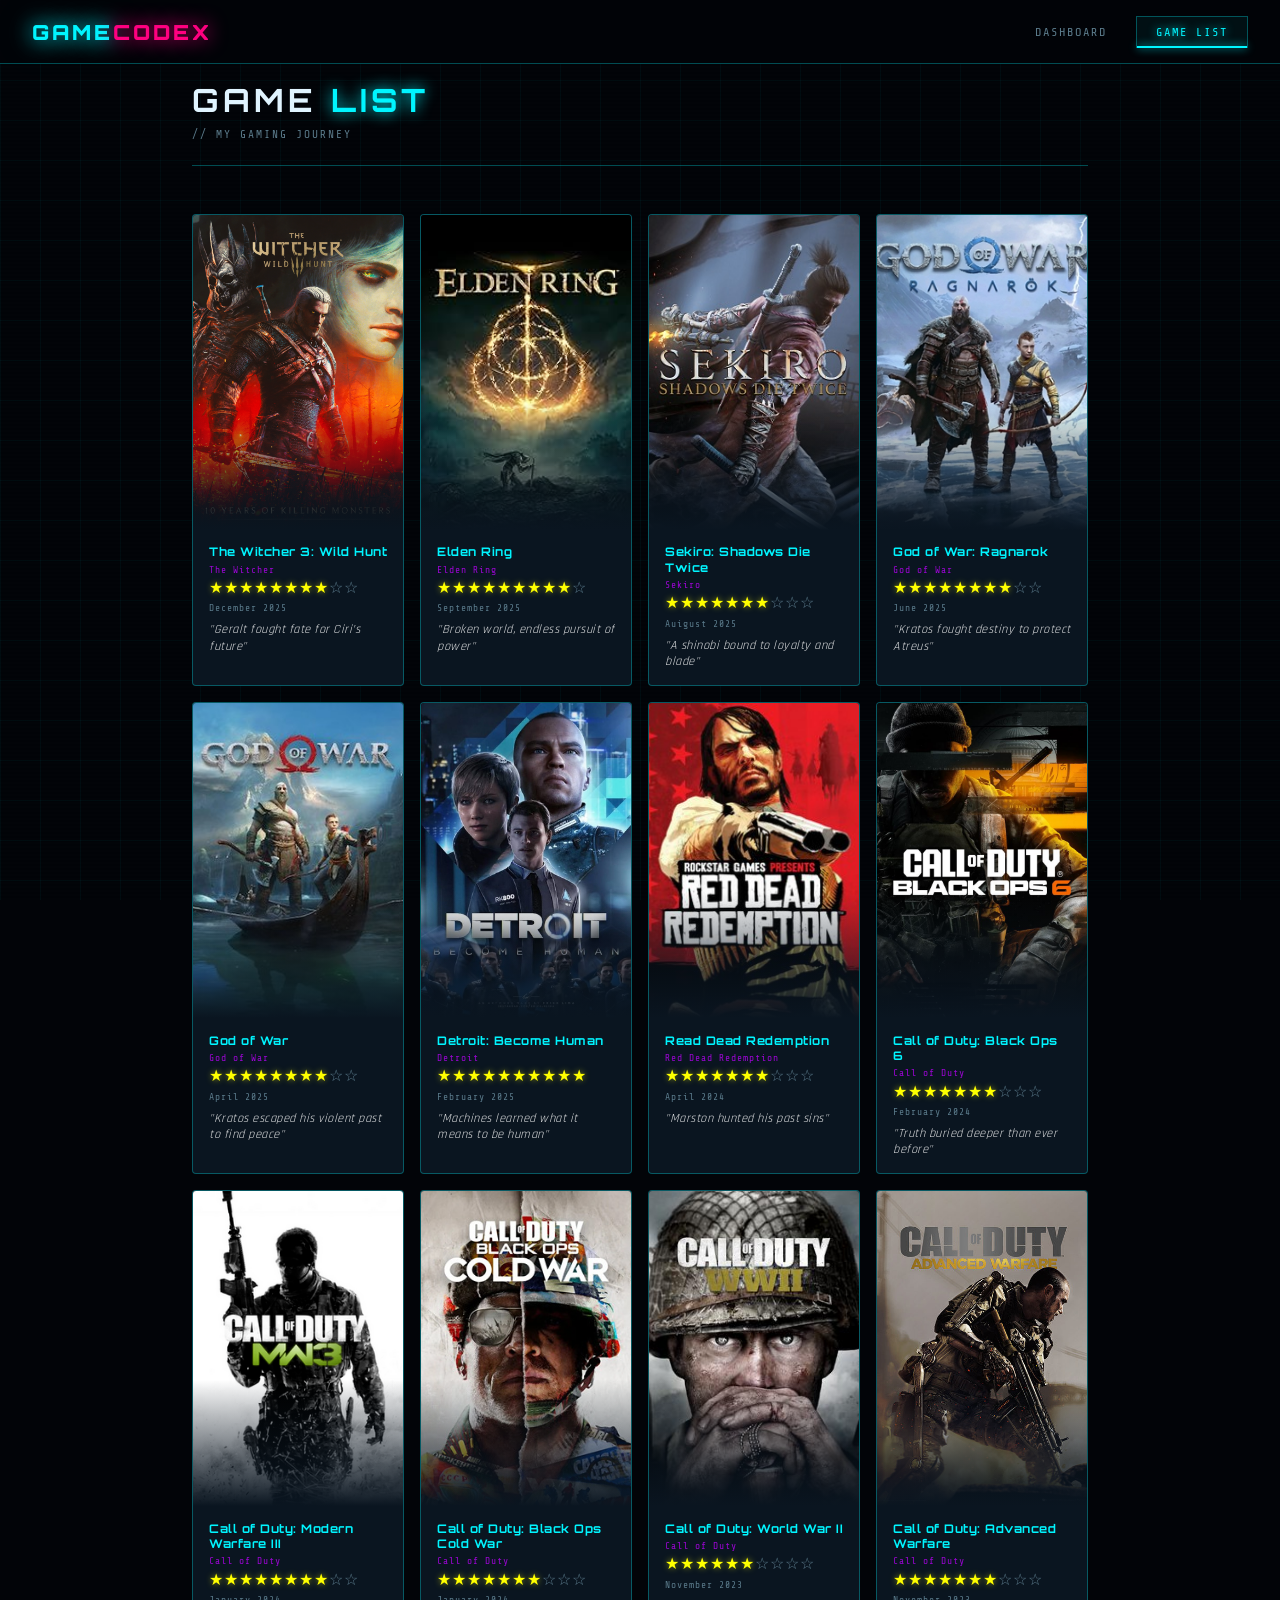
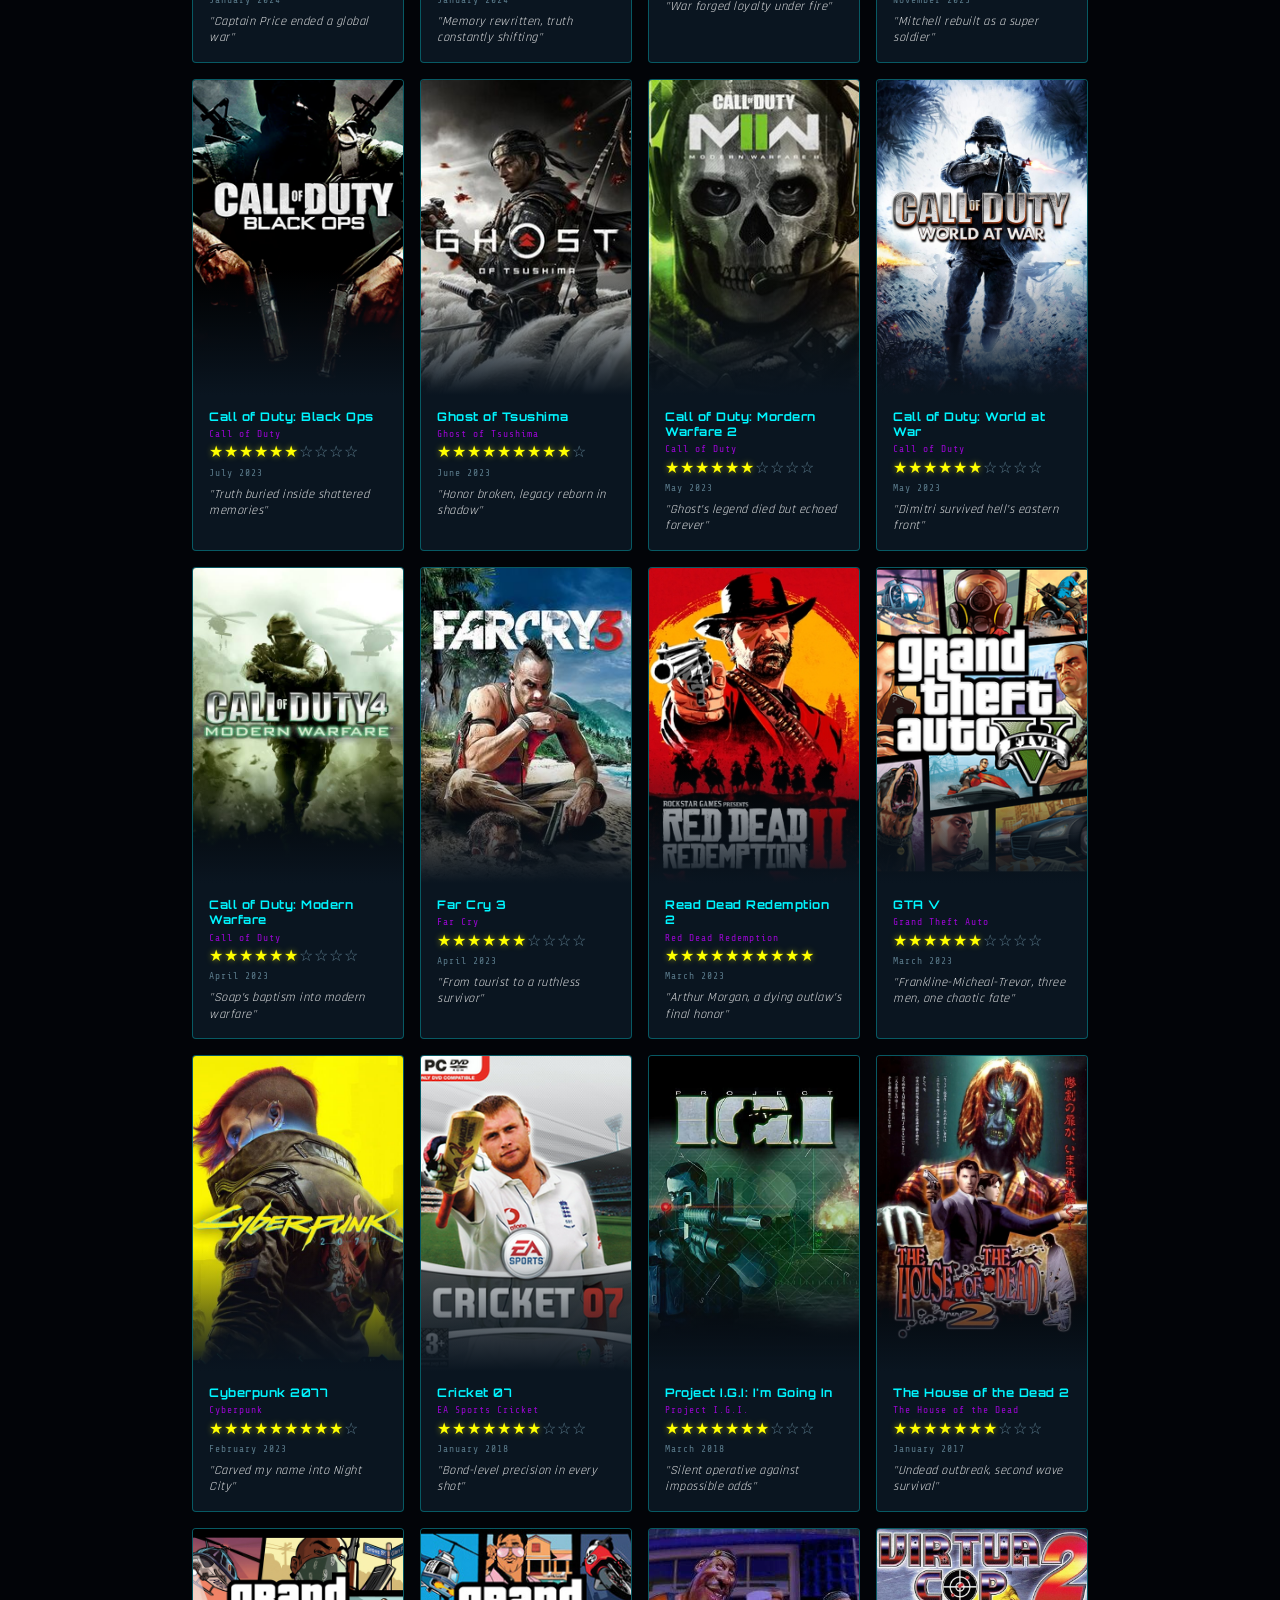
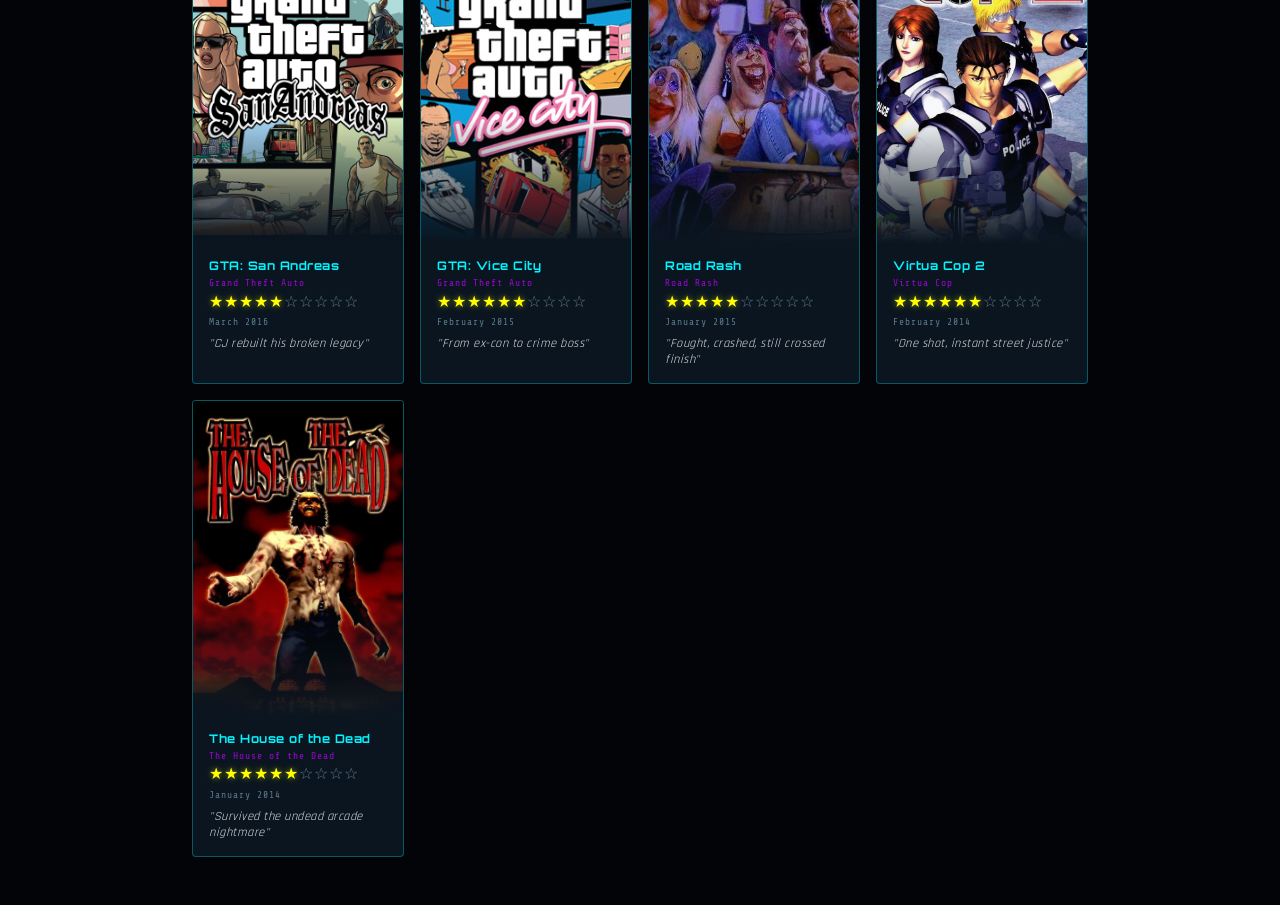
==== games.html @ 7c3b2da1 "website done" ====
<!DOCTYPE html>
<html lang="en">
<head>
  <meta charset="UTF-8">
  <meta name="viewport" content="width=device-width, initial-scale=1.0">
  <title>GameCodex — Game List</title>

  <link rel="preconnect" href="https://fonts.googleapis.com">
  <link href="https://fonts.googleapis.com/css2?family=Orbitron:wght@400;600;700;900&family=Share+Tech+Mono&family=Rajdhani:wght@300;400;500;600;700&display=swap" rel="stylesheet">

  <link rel="stylesheet" href="css/shared.css">
  <link rel="stylesheet" href="css/games.css">
</head>
<body>

  <nav>
    <a href="index.html" class="nav-logo">GAME<span>CODEX</span></a>
    <div class="nav-links">
      <a href="index.html"  class="nav-link" data-page="dashboard">Dashboard</a>
      <a href="games.html"  class="nav-link" data-page="games">Game List</a>
    </div>
  </nav>

  <main class="page-wrapper">

    <div class="page-header">
      <h1 class="page-title">GAME <span>LIST</span></h1>
      <p class="page-subtitle">// MY GAMING JOURNEY</p>
    </div>

    <div id="gameListContainer">
      <div class="empty-state">
        <span class="icon">🎮</span>
        <p>ADD GAMES TO js/games-data.js TO START YOUR ARCHIVE</p>
      </div>
    </div>

  </main>

  <script src="js/games-data.js"></script>
  <script src="js/shared.js"></script>
  <script src="js/games.js"></script>

</body>
</html>
---- css/shared.css ----
/* =============================================================
   shared.css — GameCodex
   ============================================================= */

:root {
  --neon-cyan:   #00f5ff;
  --neon-pink:   #ff0080;
  --neon-green:  #39ff14;
  --neon-yellow: #ffff00;
  --neon-purple: #bf00ff;

  --bg-primary:   #020408;
  --bg-secondary: #060d14;
  --bg-card:      #0a1520;
  --bg-card2:     #0d1b2a;

  --border-glow: rgba(0, 245, 255, 0.3);

  --text-primary: #e0f4ff;
  --text-muted:   #5a7a8a;

  --grid-color: rgba(0, 245, 255, 0.04);
}

*, *::before, *::after {
  box-sizing: border-box;
  margin: 0;
  padding: 0;
}

html { scroll-behavior: smooth; }

body {
  background: var(--bg-primary);
  color: var(--text-primary);
  font-family: 'Rajdhani', sans-serif;
  min-height: 100vh;
  overflow-x: hidden;
}

/* Grid background */
body::before {
  content: '';
  position: fixed;
  inset: 0;
  background-image:
    linear-gradient(var(--grid-color) 1px, transparent 1px),
    linear-gradient(90deg, var(--grid-color) 1px, transparent 1px);
  background-size: 40px 40px;
  pointer-events: none;
  z-index: 0;
}

/* Scanline overlay */
body::after {
  content: '';
  position: fixed;
  inset: 0;
  background: repeating-linear-gradient(
    0deg,
    transparent,
    transparent 2px,
    rgba(0,0,0,0.07) 2px,
    rgba(0,0,0,0.07) 4px
  );
  pointer-events: none;
  z-index: 1;
}

/* ── NAV ─────────────────────────────────────────────────────── */
nav {
  position: fixed;
  top: 0; left: 0; right: 0;
  z-index: 1000;
  background: rgba(2,4,8,0.92);
  backdrop-filter: blur(12px);
  border-bottom: 1px solid var(--border-glow);
  padding: 0 2rem;
  height: 64px;
  display: flex;
  align-items: center;
  justify-content: space-between;
}

.nav-logo {
  font-family: 'Orbitron', monospace;
  font-size: 1.3rem;
  font-weight: 900;
  color: var(--neon-cyan);
  text-shadow: 0 0 20px var(--neon-cyan), 0 0 40px rgba(0,245,255,0.4);
  letter-spacing: 3px;
  text-decoration: none;
}
.nav-logo span { color: var(--neon-pink); text-shadow: 0 0 20px var(--neon-pink); }

.nav-links { display: flex; gap: 0.5rem; }

.nav-link {
  font-family: 'Share Tech Mono', monospace;
  font-size: 0.75rem;
  letter-spacing: 2px;
  text-transform: uppercase;
  padding: 0.5rem 1.2rem;
  border: 1px solid transparent;
  background: transparent;
  color: var(--text-muted);
  cursor: pointer;
  transition: all 0.2s;
  position: relative;
  text-decoration: none;
  display: inline-flex;
  align-items: center;
}
.nav-link:hover,
.nav-link.active {
  color: var(--neon-cyan);
  border-color: var(--border-glow);
  text-shadow: 0 0 10px var(--neon-cyan);
  background: rgba(0,245,255,0.05);
}
.nav-link.active::after {
  content: '';
  position: absolute;
  bottom: -1px; left: 0; right: 0;
  height: 2px;
  background: var(--neon-cyan);
  box-shadow: 0 0 8px var(--neon-cyan);
}

/* ── SECTION LABEL ───────────────────────────────────────────── */
.section-label {
  font-family: 'Share Tech Mono', monospace;
  font-size: 0.7rem;
  letter-spacing: 4px;
  color: var(--neon-cyan);
  text-transform: uppercase;
  margin-bottom: 1.5rem;
  display: flex;
  align-items: center;
  gap: 1rem;
}
.section-label::before { content: '//'; color: var(--neon-pink); }
.section-label::after {
  content: '';
  flex: 1;
  height: 1px;
  background: linear-gradient(to right, var(--border-glow), transparent);
}

/* ── PAGE WRAPPER ────────────────────────────────────────────── */
.page-wrapper {
  padding: 5rem 2rem 3rem;
  max-width: 960px;
  margin: 0 auto;
  position: relative;
  z-index: 2;
}

/* ── PAGE HEADER ─────────────────────────────────────────────── */
.page-header {
  margin-bottom: 3rem;
  border-bottom: 1px solid var(--border-glow);
  padding-bottom: 1.5rem;
}
.page-title {
  font-family: 'Orbitron', monospace;
  font-size: 2rem;
  font-weight: 700;
  color: var(--text-primary);
  letter-spacing: 4px;
}
.page-title span { color: var(--neon-cyan); text-shadow: 0 0 15px var(--neon-cyan); }
.page-subtitle {
  font-family: 'Share Tech Mono', monospace;
  font-size: 0.7rem;
  color: var(--text-muted);
  letter-spacing: 2px;
  margin-top: 0.5rem;
}

/* ── EMPTY STATE ─────────────────────────────────────────────── */
.empty-state {
  text-align: center;
  padding: 4rem 2rem;
  color: var(--text-muted);
}
.empty-state .icon { font-size: 3rem; margin-bottom: 1rem; display: block; }
.empty-state p {
  font-family: 'Share Tech Mono', monospace;
  font-size: 0.75rem;
  letter-spacing: 2px;
}

/* ── SCROLLBAR ───────────────────────────────────────────────── */
::-webkit-scrollbar       { width: 4px; }
::-webkit-scrollbar-track { background: var(--bg-primary); }
::-webkit-scrollbar-thumb { background: rgba(0,245,255,0.3); border-radius: 2px; }

/* ── RESPONSIVE NAV ──────────────────────────────────────────── */
@media (max-width: 700px) {
  nav { padding: 0 1rem; }
  .nav-logo { font-size: 1rem; }
  .nav-link { padding: 0.4rem 0.7rem; font-size: 0.65rem; }
}
---- css/games.css ----
/* =============================================================
   games.css — GameCodex
   Flat 3-column tile grid. 2:3 portrait cards.
   ============================================================= */

/* ── TILE GRID ───────────────────────────────────────────────── */
.tile-grid {
  display: grid;
  grid-template-columns: repeat(4, 1fr);
  gap: 1rem;
}

/* ── GAME TILE ───────────────────────────────────────────────── */
.game-tile {
  background: var(--bg-card);
  border: 1px solid var(--border-glow);
  border-radius: 4px;
  overflow: hidden;
  transition: border-color 0.25s, transform 0.25s, box-shadow 0.25s;
  cursor: default;
}

.game-tile:hover {
  border-color: var(--neon-cyan);
  transform: translateY(-4px);
  box-shadow: 0 8px 32px rgba(0,245,255,0.12);
}

/* ── TILE IMAGE (2:3 portrait) ───────────────────────────────── */
.tile-img-wrap {
  position: relative;
  width: 100%;
  aspect-ratio: 2 / 3;
  overflow: hidden;
  background: var(--bg-secondary);
}

.tile-img {
  width: 100%;
  height: 100%;
  object-fit: cover;
  display: block;
  transition: transform 0.4s ease;
}

.game-tile:hover .tile-img { transform: scale(1.04); }

/* Gradient overlay at the bottom of image */
.tile-img-overlay {
  position: absolute;
  bottom: 0; left: 0; right: 0;
  height: 40%;
  background: linear-gradient(to top, var(--bg-card), transparent);
  pointer-events: none;
}

/* Fallback when no image */
.tile-img-placeholder {
  width: 100%;
  height: 100%;
  display: flex;
  align-items: center;
  justify-content: center;
  font-size: 4rem;
  color: var(--text-muted);
}

/* Rating badge overlaid top-right of image */
.tile-rating-badge {
  position: absolute;
  top: 0.6rem;
  right: 0.6rem;
  background: rgba(2,4,8,0.85);
  border: 1px solid var(--neon-yellow);
  color: var(--neon-yellow);
  font-family: 'Orbitron', monospace;
  font-size: 0.7rem;
  font-weight: 700;
  padding: 2px 7px;
  border-radius: 2px;
  text-shadow: 0 0 8px rgba(255,255,0,0.5);
  letter-spacing: 1px;
  opacity: 0;
}

/* ── TILE BODY ───────────────────────────────────────────────── */
.tile-body {
  padding: 0.9rem 1rem 1rem;
  display: flex;
  flex-direction: column;
  gap: 0.3rem;
}

/* Game name — cyan */
.tile-name {
  font-family: 'Orbitron', monospace;
  font-size: 0.74rem;
  font-weight: 700;
  color: var(--neon-cyan);
  letter-spacing: 0.5px;
  line-height: 1.3;
  overflow: hidden;
  display: -webkit-box;
  -webkit-line-clamp: 2;
  line-clamp: 2;
  -webkit-box-orient: vertical;
}

/* Franchise name — purple/muted */
.tile-franchise {
  font-family: 'Share Tech Mono', monospace;
  font-size: 0.6rem;
  color: var(--neon-purple);
  letter-spacing: 1px;
  opacity: 0.8;
}

/* Star row */
.tile-stars {
  display: flex;
  gap: 1px;
  margin: 0.1rem 0;
}

.tile-star {
  font-size: 1rem;
  color: var(--text-muted);
  line-height: 1;
}

.tile-star.filled {
  color: var(--neon-yellow);
  text-shadow: 0 0 6px rgba(255,255,0,0.5);
}

/* Year — muted monospace */
.tile-meta {
  font-family: 'Share Tech Mono', monospace;
  font-size: 0.6rem;
  color: var(--text-muted);
  letter-spacing: 1px;
}

/* Note — pink italic */
.tile-note {
  font-family: 'Rajdhani', sans-serif;
  font-size: 0.78rem;
  color: white;
  font-style: italic;
  letter-spacing: 0.5px;
  opacity: 0.85;
  margin-top: 0.2rem;
  overflow: hidden;
  display: -webkit-box;
  -webkit-line-clamp: 2;
  line-clamp: 2;
  -webkit-box-orient: vertical;
  line-height: 1.3;
}

/* ── RESPONSIVE ──────────────────────────────────────────────── */
@media (max-width: 800px) {
  .tile-grid { grid-template-columns: repeat(2, 1fr); gap: 1rem; }
}

@media (max-width: 480px) {
  .tile-grid { grid-template-columns: repeat(2, 1fr); gap: 0.75rem; }
  .tile-name  { font-size: 0.68rem; }
}
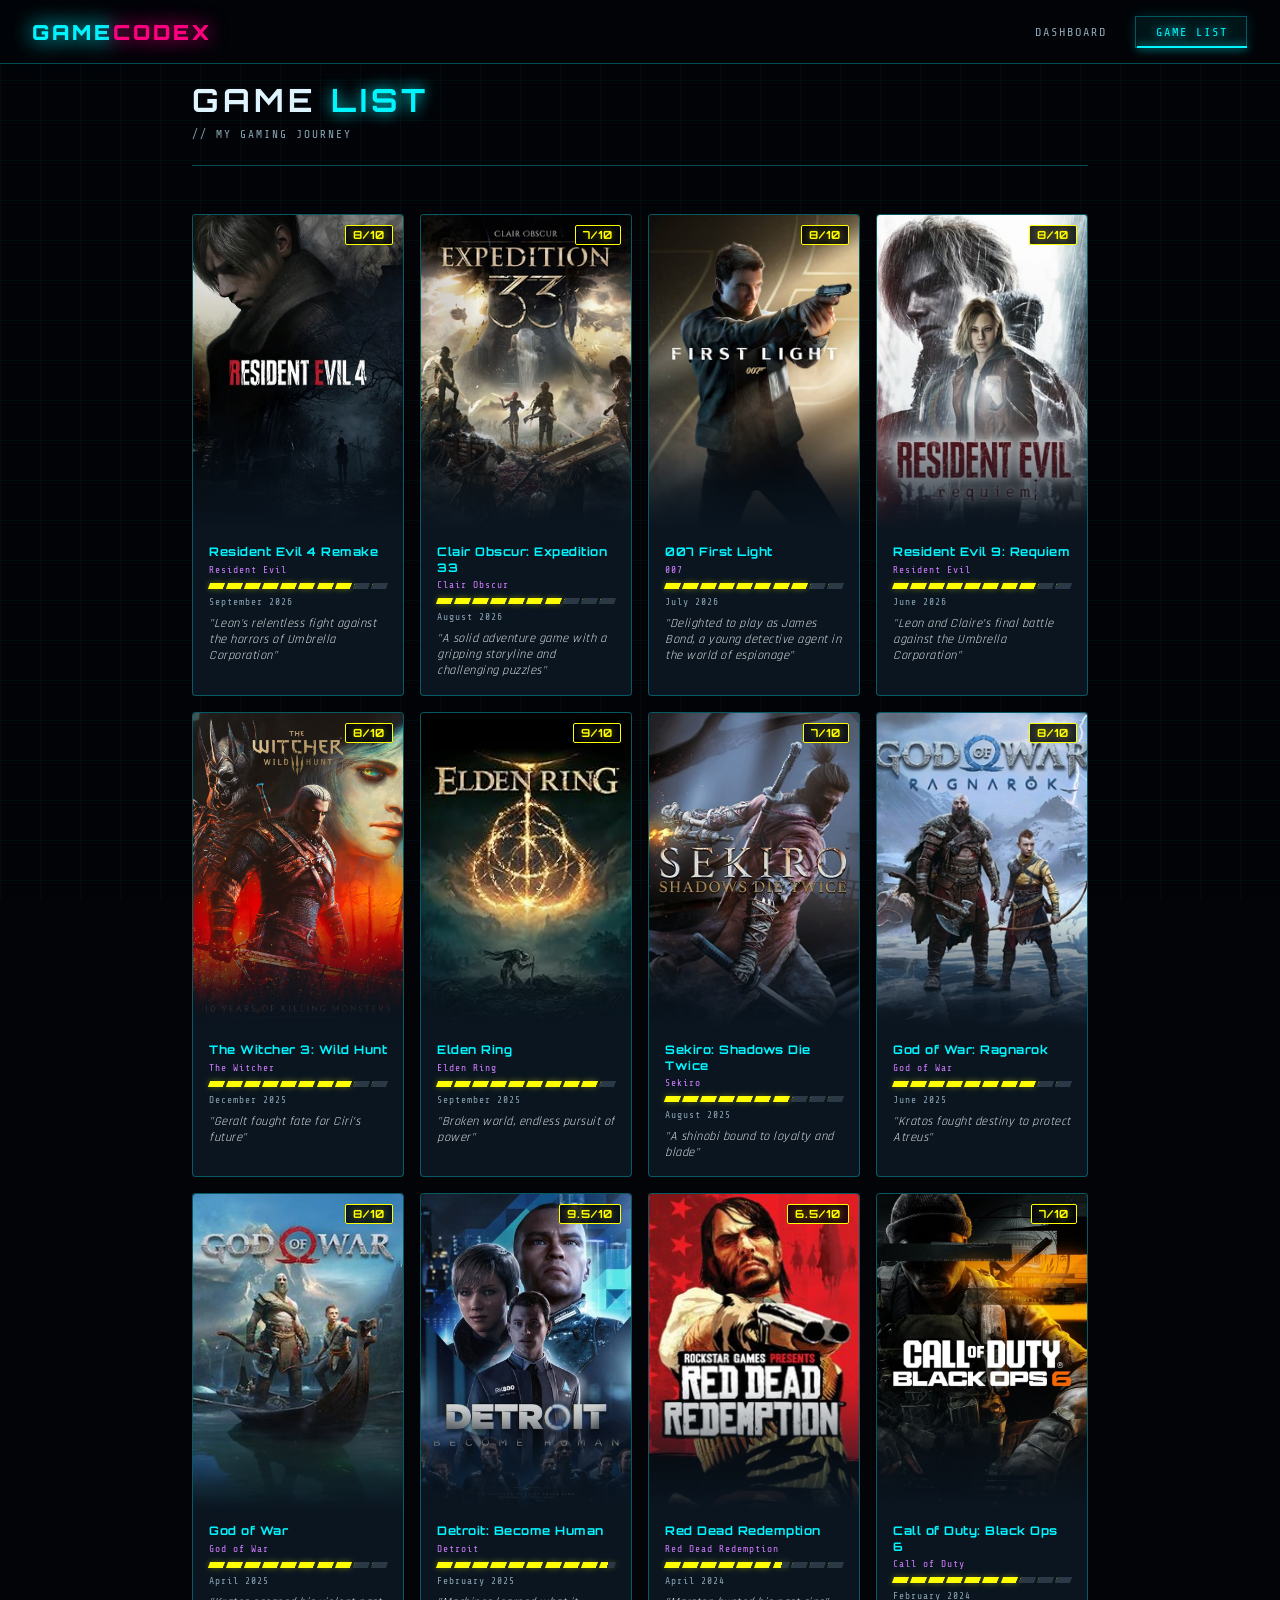
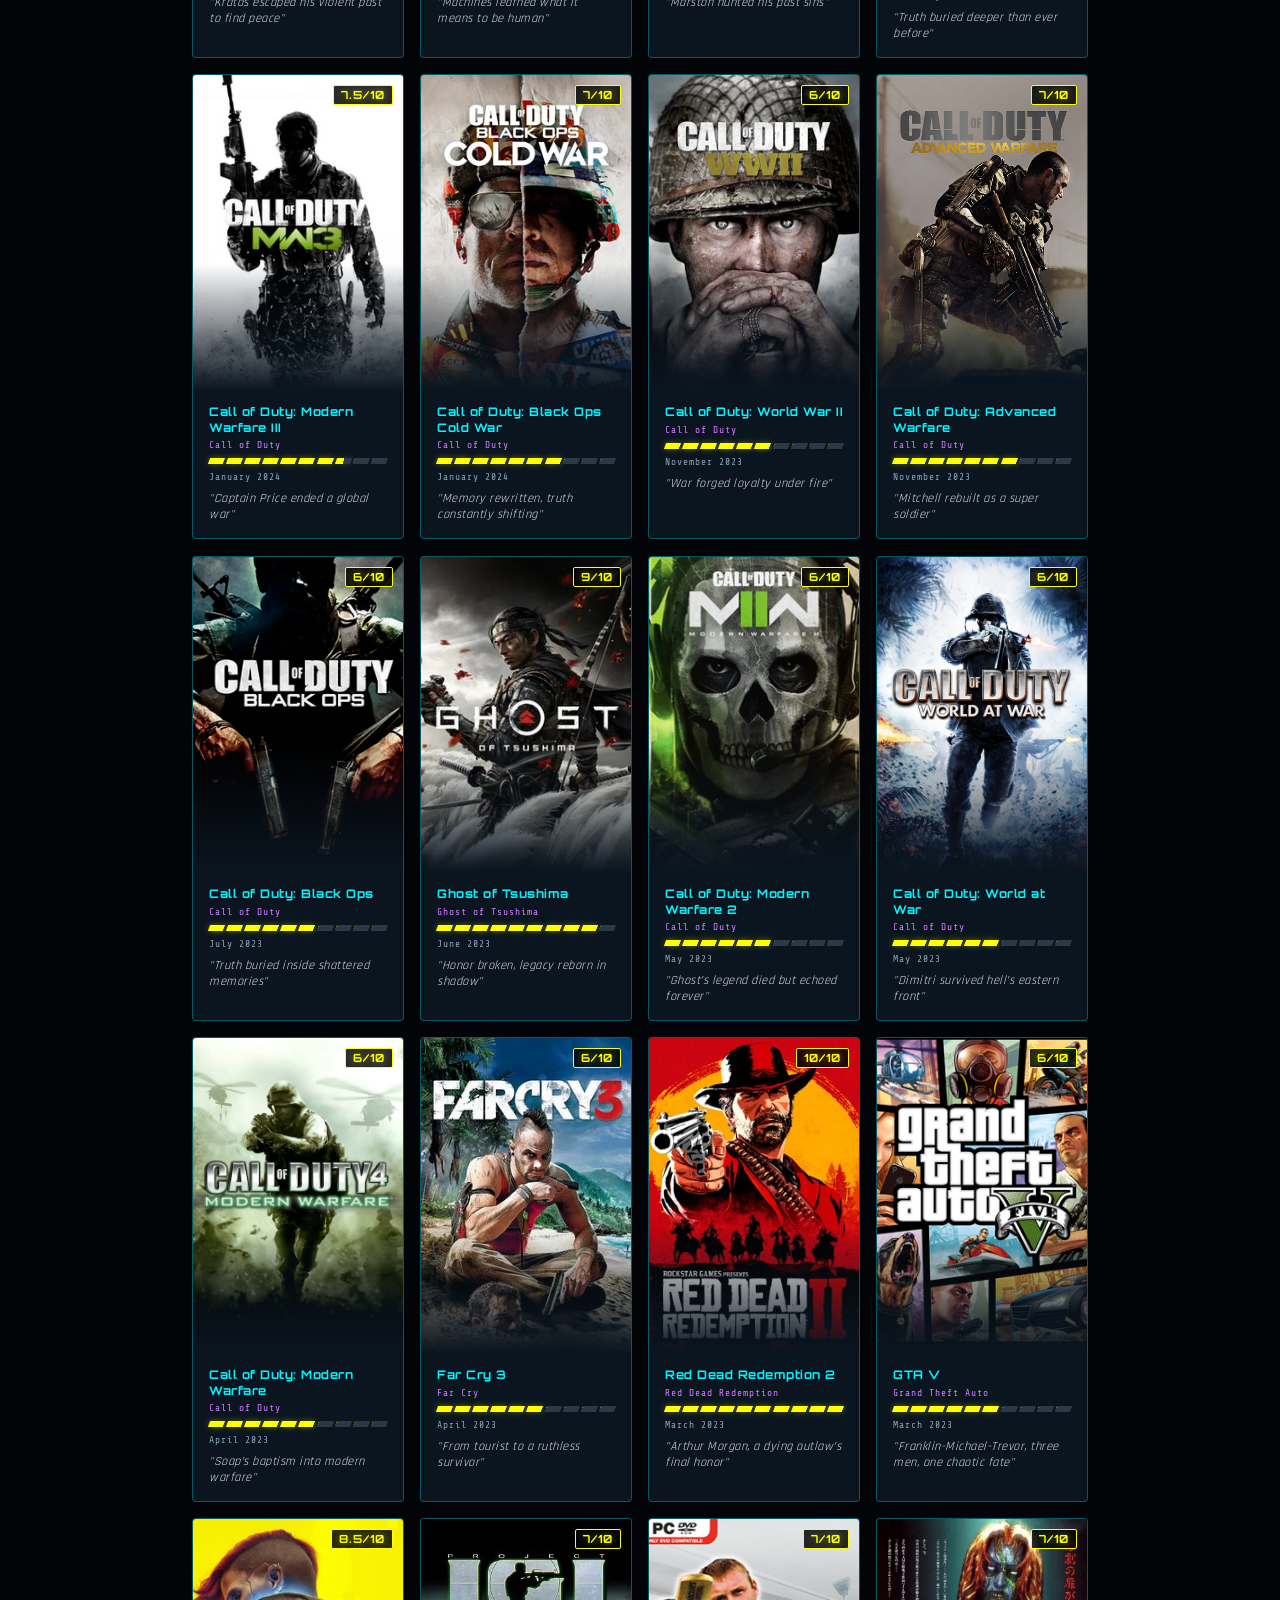
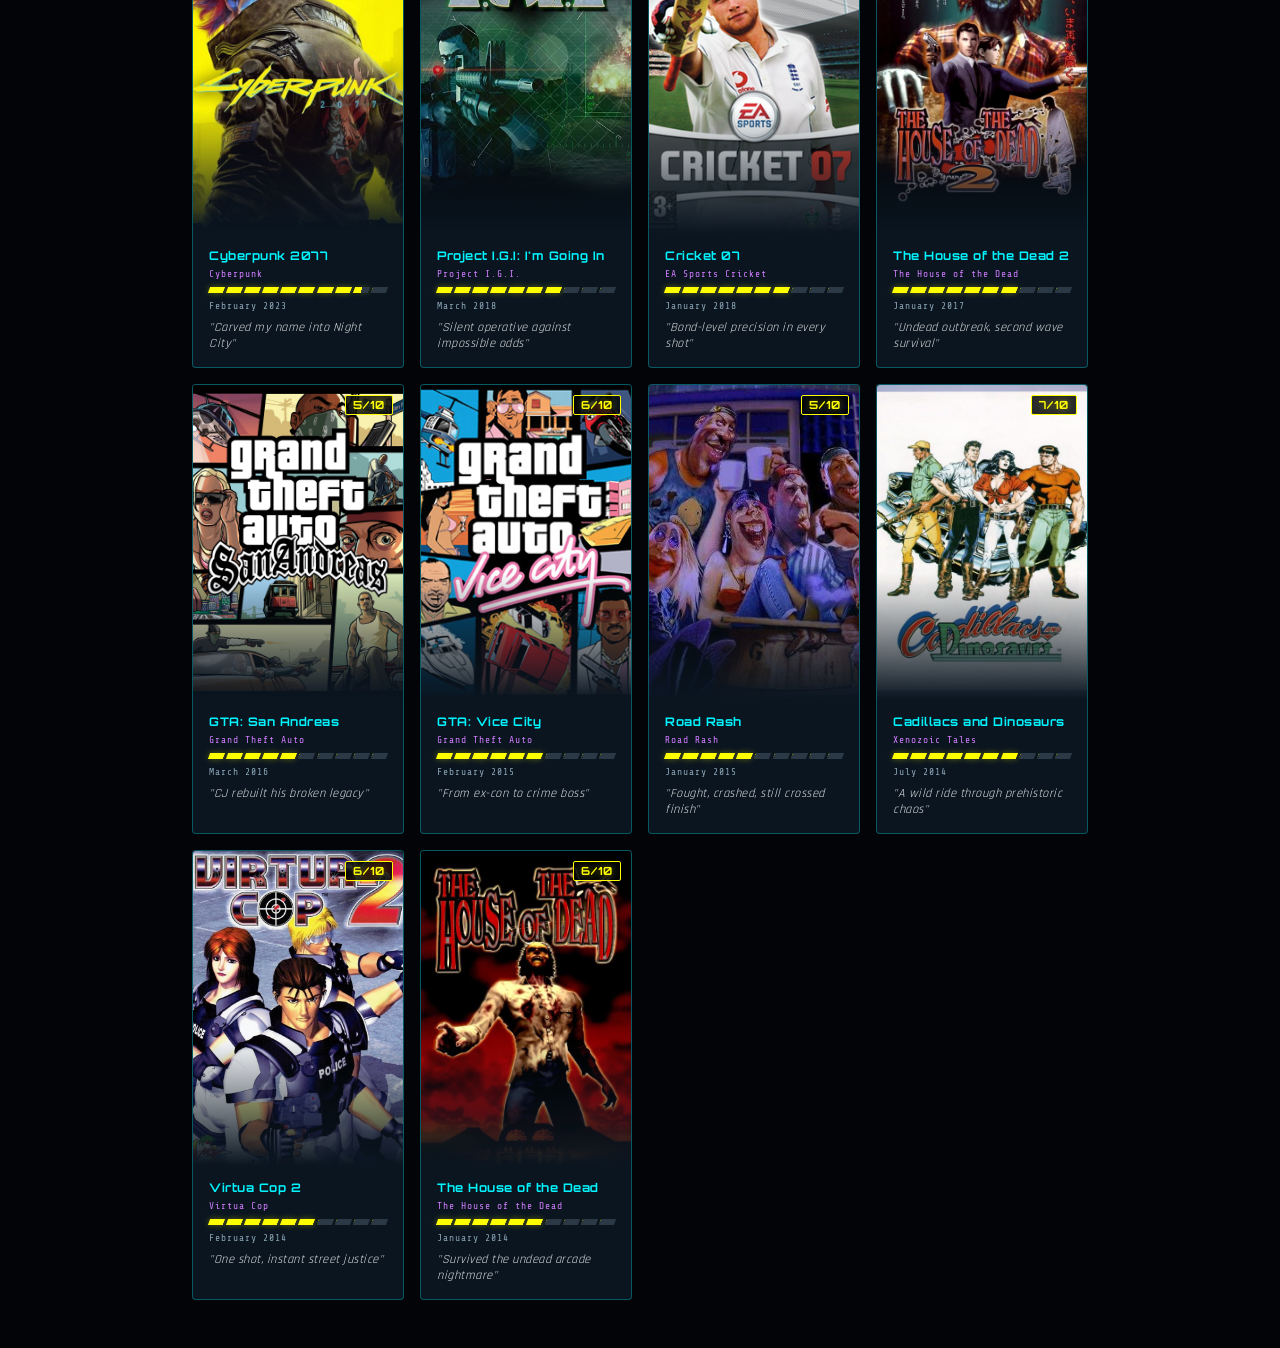
==== commit eb344946: "polsih" ====
--- a/games.html
+++ b/games.html
@@ -3,17 +3,23 @@
 <head>
   <meta charset="UTF-8">
   <meta name="viewport" content="width=device-width, initial-scale=1.0">
+  <meta name="description" content="GameCodex — a personal archive of every game I have played, with ratings, notes and my setup.">
+  <meta name="theme-color" content="#020408">
+  <link rel="icon" href="data:image/svg+xml,%3Csvg xmlns=%27http://www.w3.org/2000/svg%27 viewBox=%270 0 32 32%27%3E%3Crect width=%2732%27 height=%2732%27 rx=%276%27 fill=%27%23020408%27/%3E%3Cpath d=%27M8 11h16v10H8z%27 fill=%27none%27 stroke=%27%2300f5ff%27 stroke-width=%272%27/%3E%3Ccircle cx=%2712%27 cy=%2716%27 r=%271.6%27 fill=%27%23ff0080%27/%3E%3C/svg%3E">
   <title>GameCodex — Game List</title>
 
   <link rel="preconnect" href="https://fonts.googleapis.com">
-  <link href="https://fonts.googleapis.com/css2?family=Orbitron:wght@400;600;700;900&family=Share+Tech+Mono&family=Rajdhani:wght@300;400;500;600;700&display=swap" rel="stylesheet">
+  <link rel="preconnect" href="https://fonts.gstatic.com" crossorigin>
+  <link href="https://fonts.googleapis.com/css2?family=Orbitron:wght@700;900&family=Share+Tech+Mono&family=Rajdhani:wght@400;600;700&display=swap" rel="stylesheet">
 
   <link rel="stylesheet" href="css/shared.css">
   <link rel="stylesheet" href="css/games.css">
+  <link rel="stylesheet" href="css/polish.css">
 </head>
 <body>
 
-  <nav>
+  <a class="skip" href="#main">Skip to content</a>
+  <nav aria-label="Main">
     <a href="index.html" class="nav-logo">GAME<span>CODEX</span></a>
     <div class="nav-links">
       <a href="index.html"  class="nav-link" data-page="dashboard">Dashboard</a>
@@ -21,7 +27,7 @@
     </div>
   </nav>
 
-  <main class="page-wrapper">
+  <main class="page-wrapper" id="main">
 
     <div class="page-header">
       <h1 class="page-title">GAME <span>LIST</span></h1>
@@ -40,6 +46,7 @@
   <script src="js/games-data.js"></script>
   <script src="js/shared.js"></script>
   <script src="js/games.js"></script>
+  <script src="js/polish.js"></script>
 
 </body>
 </html>
--- a/css/games.css
+++ b/css/games.css
@@ -80,8 +80,13 @@
   border-radius: 2px;
   text-shadow: 0 0 8px rgba(255,255,0,0.5);
   letter-spacing: 1px;
+  /* Hidden by default, revealed on hover. Previously opacity:0 with
+     no reveal rule anywhere — the badge could never be seen. */
   opacity: 0;
+  transition: opacity 0.25s;
 }
+
+.game-tile:hover .tile-rating-badge { opacity: 1; }
 
 /* ── TILE BODY ───────────────────────────────────────────────── */
 .tile-body {
@@ -166,4 +171,4 @@
 @media (max-width: 480px) {
   .tile-grid { grid-template-columns: repeat(2, 1fr); gap: 0.75rem; }
   .tile-name  { font-size: 0.68rem; }
-}
+}
--- a/css/polish.css
+++ b/css/polish.css
@@ -0,0 +1,66 @@
+/* polish.css — loaded after page CSS. Fixes + motion layer. */
+:root{--text-muted:#8ba5b4;--purple-text:#d27dff;--spring:cubic-bezier(.34,1.56,.64,1)}
+html{scroll-padding-top:80px}
+.sr-only{position:absolute;width:1px;height:1px;overflow:hidden;clip:rect(0 0 0 0);white-space:nowrap}
+a:focus-visible,button:focus-visible,[tabindex]:focus-visible{outline:2px solid var(--neon-cyan);outline-offset:3px;box-shadow:0 0 12px rgba(0,245,255,.5)}
+.skip{position:absolute;left:1rem;top:-4rem;z-index:2000;background:var(--bg-primary);color:var(--neon-cyan);padding:.6rem 1rem;border:1px solid var(--neon-cyan);transition:top .2s}.skip:focus{top:.6rem}
+@view-transition{navigation:auto}
+nav{view-transition-name:site-nav}
+.hero{min-height:100svh}
+h1.site-title{margin:0}h2.section-label{font-weight:400}
+/* nav: liquid pill */
+.nav-links{position:relative}
+.nav-link{z-index:1}
+.nav-link:hover,.nav-link.active{background:transparent;border-color:transparent}
+.nav-pill{position:absolute;top:0;left:0;height:100%;border:1px solid var(--border-glow);background:rgba(0,245,255,.07);box-shadow:0 0 14px rgba(0,245,255,.15);pointer-events:none;transition:transform .5s var(--spring),width .5s var(--spring)}
+@media(pointer:coarse){.nav-link{min-height:44px}}
+/* hero liquid */
+.liquid{position:absolute;inset:0;z-index:0;filter:url(#goo);opacity:.28;mix-blend-mode:screen;pointer-events:none}
+.liquid i{position:absolute;border-radius:50%;width:150px;height:150px;animation:drift 12s ease-in-out infinite alternate}
+.liquid i:nth-child(1){background:var(--neon-cyan);left:14%;top:38%}
+.liquid i:nth-child(2){background:var(--neon-pink);left:34%;top:20%;width:130px;height:130px;animation-duration:10s;animation-delay:-4s}
+.liquid i:nth-child(3){background:var(--neon-purple);left:52%;top:42%;width:170px;height:170px;animation-duration:15s;animation-delay:-8s}
+@keyframes drift{0%{transform:translate(-40px,10px) scale(1)}50%{transform:translate(90px,-40px) scale(1.2)}100%{transform:translate(20px,30px) scale(.88)}}
+/* scan-in reveal */
+/* hide with opacity only: a clipped target has zero area and IntersectionObserver would never fire */
+.js-motion .reveal:not(.in){opacity:0}
+.js-motion .reveal.in{animation:scanIn .8s var(--d,0ms) cubic-bezier(.2,.8,.2,1) both}
+.js-motion .stats-row.reveal.in{animation:scanIn .8s both,pulse-glow 4s ease-in-out .8s infinite}
+.js-motion .showcase-section.reveal.in{animation:scanIn .8s both,breathingGlow 2s .8s infinite alternate ease-in-out}
+@keyframes scanIn{from{clip-path:inset(0 0 100% 0);opacity:0}to{clip-path:inset(-60px);opacity:1}}
+/* chart */
+.chart-col{gap:4px}
+.chart-bar{height:var(--h,3px);transform-origin:bottom;transition:background .3s,box-shadow .3s}
+.chart-col.empty .chart-bar{background:rgba(0,245,255,.15);box-shadow:none}
+.bar-val{font:700 .7rem 'Orbitron',monospace;color:var(--neon-cyan);min-height:1em}
+.chart-section.in .chart-bar{animation:grow .8s calc(var(--i)*60ms) cubic-bezier(.2,.9,.3,1.2) both}
+@keyframes grow{from{transform:scaleY(0)}}
+/* podium: dim image only, never text */
+.podium-rank-1 .podium-name{font-size:.95rem}
+.podium-rank-4,.podium-rank-5{opacity:1;transform:scale(.9) translateY(8px)}
+.podium-rank-4 .podium-img-wrap,.podium-rank-5 .podium-img-wrap{filter:saturate(.7) brightness(.8);animation:none}
+.podium-rank-4 .podium-name,.podium-rank-5 .podium-name{font-size:.85rem}
+.podium-rank-1 .podium-img-wrap::after{content:'';position:absolute;inset:0;background:linear-gradient(115deg,transparent 35%,rgba(255,255,255,.35) 50%,transparent 65%);transform:translateX(-120%);animation:sheen 4s 1.5s infinite}
+@keyframes sheen{to{transform:translateX(120%)}}
+/* carousel: coverflow, seamless wrap */
+.carousel-track{position:relative;display:block;width:100%;height:100%;transform:none!important;transition:none}
+.carousel-card,.carousel-card.active,.carousel-card.near,.carousel-card.far{position:absolute;left:50%;top:50%;transform:translate(calc(-50% + var(--x,0px)),-50%) scale(var(--s,1));transform-origin:center;transition:transform .7s cubic-bezier(.22,.9,.3,1),opacity .5s;cursor:pointer}
+.carousel-card.active{--s:1.05;opacity:1;cursor:default}.carousel-card.near{--s:.9;opacity:.6}.carousel-card.far{--s:.75;opacity:.3}
+.carousel-card.gone{opacity:0;pointer-events:none}
+.carousel-card.active .carousel-note{white-space:normal;display:-webkit-box;-webkit-line-clamp:3;-webkit-box-orient:vertical}
+.car-ctrl{display:flex;justify-content:center;gap:.6rem;padding:0 0 1.2rem}
+.car-ctrl button{width:44px;height:44px;background:transparent;border:1px solid var(--border-glow);color:var(--neon-cyan);font:700 1rem 'Orbitron',monospace;cursor:pointer;transition:background .2s,box-shadow .2s,transform .3s var(--spring)}
+.car-ctrl button:hover{background:rgba(0,245,255,.1);box-shadow:0 0 12px rgba(0,245,255,.3);transform:translateY(-2px)}
+/* game tiles: tilt + glare, meter, always-visible rating */
+.game-tile,.game-tile:hover{transform:perspective(800px) rotateX(var(--rx,0deg)) rotateY(var(--ry,0deg)) translateY(var(--ty,0))}
+.game-tile{position:relative}.game-tile:hover{--ty:-4px}
+.game-tile::after{content:'';position:absolute;inset:0;background:radial-gradient(circle at var(--mx,50%) var(--my,0%),rgba(255,255,255,.16),transparent 55%);opacity:0;transition:opacity .25s;pointer-events:none}
+.game-tile:hover::after{opacity:1}
+.tile-rating-badge{opacity:1}
+.tile-franchise{color:var(--purple-text);opacity:1}
+.tile-note{-webkit-line-clamp:4;line-clamp:4}
+.meter{display:flex;gap:3px;margin:.2rem 0}
+.meter i{flex:1;height:6px;transform:skewX(-20deg);background:linear-gradient(90deg,var(--neon-yellow) calc(var(--f)*100%),rgba(139,165,180,.25) calc(var(--f)*100%));box-shadow:0 0 6px rgba(255,255,0,calc(var(--f)*.35))}
+@media(max-width:700px){.chart-bars{gap:3px}.chart-wrap{padding:1rem .6rem}.chart-year{font-size:0}.chart-year::after{content:attr(data-s);font-size:.6rem}}
+@media(prefers-reduced-motion:reduce){*,::before,::after{animation-duration:.001ms!important;animation-iteration-count:1!important;transition-duration:.001ms!important;scroll-behavior:auto!important}.liquid{display:none}}
+@media print{.reveal{clip-path:none!important;opacity:1!important;animation:none!important}}
